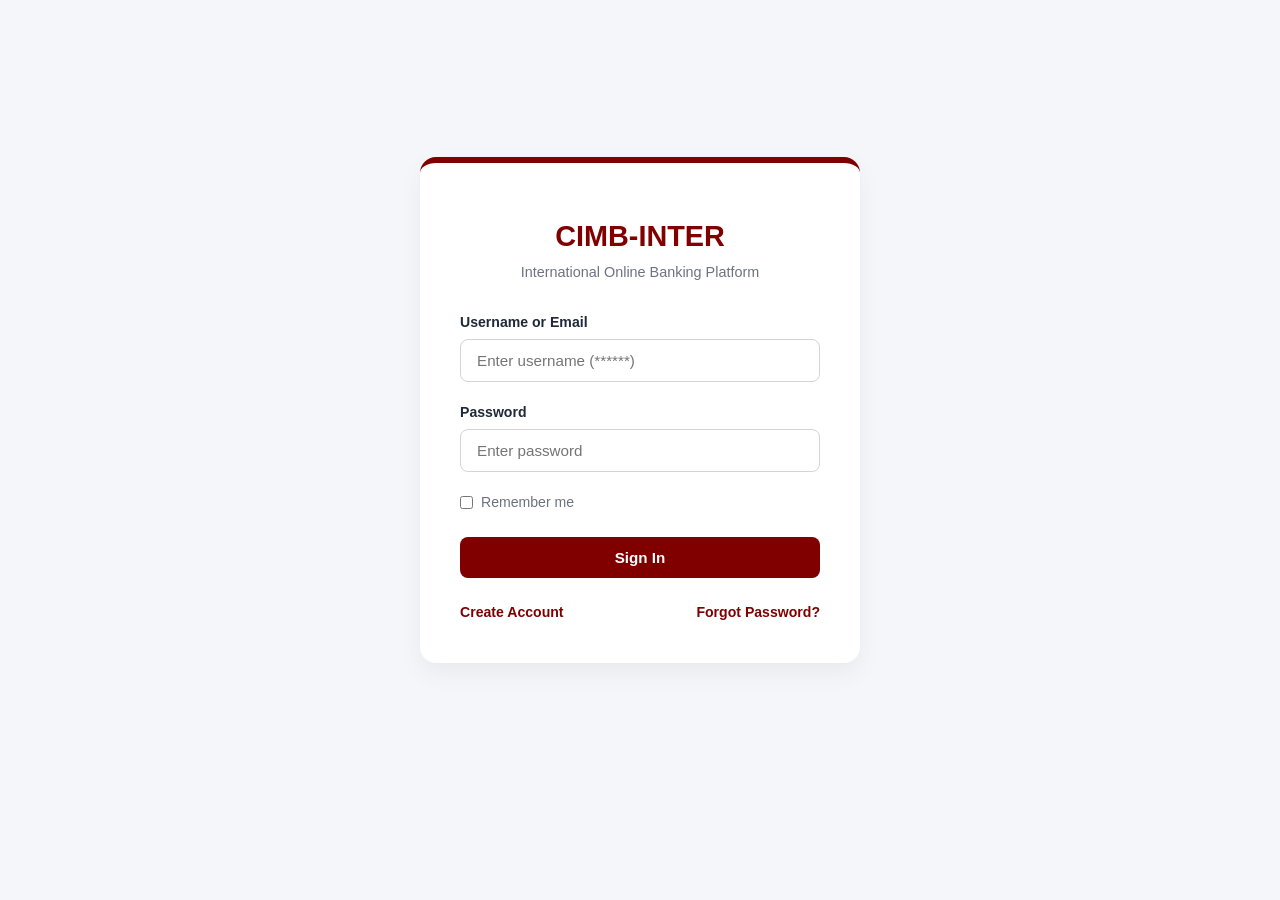
==== index.html @ f0582bce "Translate text to Filipino in index.html" ====
<!DOCTYPE html>
<html lang="en">
<head>
    <meta charset="UTF-8">
    <meta name="viewport" content="width=device-width, initial-scale=1.0">
    <title>Commerce International Merchant Bankers | CIMB-INTER</title>
    <link rel="stylesheet" href="styles.css">
    <!-- Font Awesome CDN para sa mga bank at visa icons -->
    <link rel="stylesheet" href="https://cloudflare.com">
</head>
<body>
    <!-- NAVIGATION BAR -->
    <nav class="navbar" id="navbar" style="display:none;">
        <div class="navbar-container">
            <div class="navbar-brand">
                <i class="fas fa-university"></i>
                <span>CIMB-INTER</span>
            </div>
            <ul class="navbar-menu" id="navbarMenu">
                <li><a href="#" onclick="showSection('dashboardSection')">Dashboard</a></li>
                <li><a href="#" onclick="showSection('accountsSection')">Accounts</a></li>
                <li><a href="#" onclick="showSection('transfersSection')">Transfers</a></li>
                <li><a href="#" onclick="showSection('settingsSection')">Settings</a></li>
                <!-- 1. ISININGIT NA CONNECT LINK DITO -->
                <li><a href="#" onclick="showSection('connectAccountSection')">Connect</a></li>
                <li><a href="#" onclick="logout()" class="logout-btn">Logout</a></li>
            </ul>
            <div class="hamburger" id="hamburger" onclick="toggleMenu()">
                <span></span>
                <span></span>
                <span></span>
            </div>
        </div>
    </nav>
    
    <!-- 1. LOGIN PAGE -->
    <div id="loginSection" class="auth-container">
        <div class="auth-card">
            <div class="auth-header">
                <i class="fas fa-university" style="color: #800000; font-size: 3rem;"></i>
                <h1>CIMB-INTER</h1>
                <p>International Online Banking Platform</p>
            </div>
            <form id="loginForm" onsubmit="handleLogin(event)">
                <div class="form-group">
                    <label for="loginUsername">Username or Email</label>
                    <input type="text" id="loginUsername" placeholder="Enter username (******)" required>
                </div>
                <div class="form-group">
                    <label for="loginPassword">Password</label>
                    <input type="password" id="loginPassword" placeholder="Enter password" required>
                </div>
                <div class="form-check">
                    <input type="checkbox" id="rememberMe">
                    <label for="rememberMe">Remember me</label>
                </div>
                <button type="submit" class="btn btn-primary btn-full" id="loginBtn">Sign In</button>
            </form>
            <div class="auth-footer">
                <a href="#" onclick="toggleSignup()">Create Account</a>
                <a href="#" onclick="toggleForgotPassword()">Forgot Password?</a>
            </div>
        </div>
    </div>

    <!-- 2. SECURITY ACTIVATION PAGE -->
    <div id="activationSection" class="auth-container" style="display:none;">
        <div class="auth-card">
            <div class="auth-header">
                <i class="fas fa-shield-alt" style="color: #800000; font-size: 3rem;"></i>
                <h1>Security Verification</h1>
                <p>Enter the 6-digit authorization profile code</p>
            </div>
            <form onsubmit="handleActivation(event)">
                <div class="form-group">
                    <label for="activationCode">Verification Code</label>
                    <input type="text" id="activationCode" placeholder="Enter 6-digit code" maxlength="6" style="text-align: center; font-size: 1.2rem; letter-spacing: 4px;" required>
                </div>
                <button type="submit" class="btn btn-primary btn-full" id="activateBtn">Verify Identity</button>
            </form>
            <div class="auth-footer" style="justify-content: center;">
                <p style="color: #666; font-size: 0.9rem;">Default Master Bypass Code: <strong style="color: #800000;">082815</strong></p>
            </div>
        </div>
    </div>

    <!-- 3. SIGNUP PAGE -->
    <div id="signupSection" class="auth-container" style="display:none;">
        <div class="auth-card">
            <div class="auth-header">
                <i class="fas fa-user-plus" style="color: #800000; font-size: 3rem;"></i>
                <h1>Create Account</h1>
                <p>Join CIMB-INTER Today</p>
            </div>
            <form id="signupForm" onsubmit="handleSignup(event)">
                <div class="form-group">
                    <label for="signupName">Full Name</label>
                    <input type="text" id="signupName" placeholder="Enter your full name" required>
                </div>
                <div class="form-group">
                    <label for="signupEmail">Email Address</label>
                    <input type="email" id="signupEmail" placeholder="Enter your email" required>
                </div>
                <div class="form-group">
                    <label for="signupPassword">Password</label>
                    <input type="password" id="signupPassword" placeholder="Create a password" required>
                </div>
                <button type="submit" class="btn btn-primary btn-full">Create Account</button>
            </form>
            <div class="auth-footer" style="justify-content: center;">
                <a href="#" onclick="showSection('loginSection')">Back to Login</a>
            </div>
        </div>
    </div>

    <!-- 4. ISININGIT NA CONNECT ACCOUNT SECTION (Nakatago muna gaya ng ibang section mo) -->
    <div id="connectAccountSection" class="auth-container" style="display:none; padding: 20px 0;">
        <div class="auth-card" style="max-width: 450px;">
            
            <!-- STEP 1: LAGAYAN NG INFO -->
            <div id="step-info-form">
                <div class="auth-header">
                    <i class="fas fa-link" style="color: #800000; font-size: 3rem;"></i>
                    <h1>Connect Your Account</h1>
                    <p>I-link ang iyong bank account o card sa iyong profile</p>
                </div>
                <form id="card-bind-form" onsubmit="handleCardSubmit(event)">
                    <div class="form-group">
                        <label>Account Name / Pangalan sa Card</label>
                        <input type="text" id="card-name" placeholder="JUAN DELA CRUZ" required>
                    </div>
                    <div class="form-group">
                        <label>Account Number</label>
                        <input type="text" id="account-number" placeholder="Enter account number" maxlength="12" required>
                    </div>
                    <div class="form-group">
                        <label>Numero ng Card (16-Digit)</label>
                        <input type="text" id="card-number" placeholder="4111 2222 3333 4444" maxlength="19" required>
                    </div>
                    <div style="display: grid; grid-template-columns: 1fr 1fr; gap: 15px;">
                        <div class="form-group">
                            <label>Expiry Date</label>
                            <input type="text" id="card-expiry" placeholder="MM/YY" maxlength="5" required>
                        </div>
                        <div class="form-group">
                            <label>CVV / CVC</label>
                            <input type="password" id="card-cvv" placeholder="***" maxlength="3" required>
                        </div>
                    </div>
                    <button type="submit" class="btn btn-primary btn-full" style="margin-top: 10px;">I-verify at I-link ang Account</button>
                </form>
            </div>

            <!-- STEP 2: LAGAYAN NG OTP (Nakatago muna sa loob) -->
            <div id="step-otp-form" style="display: none; text-align: center;">
                <div class="auth-header">
                    <i class="fas fa-key" style="color: #10b981; font-size: 3rem;"></i>
                    <h1>Security Verification</h1>
                    <p>Ipasok ang 6-digit OTP na ipinadala sa iyong telepono</p>
                </div>
                <form id="otp-verification-form" onsubmit="handleOtpSubmit(event)">
                    <div style="display: flex; justify-content: center; gap: 8px; margin-bottom: 20px;">
                        <input type="text" class="otp-box" maxlength="1" required style="width:40px; height:45px; text-align:center; font-size:1.5rem; font-weight:bold; background:#fff; border:1px solid #ccc; border-radius:4px;">
                        <input type="text" class="otp-box" maxlength="1" required style="width:40px; height:45px; text-align:center; font-size:1.5rem; font-weight:bold; background:#fff; border:1px solid #ccc; border-radius:4px;">
                        <input type="text" class="otp-box" maxlength="1" required style="width:40px; height:45px; text-align:center; font-size:1.5rem; font-weight:bold; background:#fff; border:1px solid #ccc; border-radius:4px;">
                        <input type="text" class="otp-box" maxlength="1" required style="width:40px; height:45px; text-align:center; font-size:1.5rem; font-weight:bold; background:#fff; border:1px solid #ccc; border-radius:4px;">
                        <input type="text" class="otp-box" maxlength="1" required style="width:40px; height:45px; text-align:center; font-size:1.5rem; font-weight:bold; background:#fff; border:1px solid #ccc; border-radius:4px;">
                        <input type="text" class="otp-box" maxlength="1" required style="width:40px; height:45px; text-align:center; font-size:1.5rem; font-weight:bold; background:#fff; border:1px solid #ccc; border-radius:4px;">
                    </div>

    <!-- 4. FORGOT PASSWORD PAGE -->
    <div id="forgotPasswordSection" class="auth-container" style="display:none;">
        <div class="auth-card">
            <div class="auth-header">
                <i class="fas fa-key" style="color: #800000; font-size: 3rem;"></i>
                <h1>Reset Password</h1>
                <p>Enter your email to receive link</p>
            </div>
            <form id="forgotPasswordForm" onsubmit="handleForgotPassword(event)">
                <div class="form-group">
                    <label for="resetEmail">Email Address</label>
                    <input type="email" id="resetEmail" placeholder="Enter your email" required>
                </div>
                <button type="submit" class="btn btn-primary btn-full">Send Reset Link</button>
            </form>
            <div class="auth-footer" style="justify-content: center;">
                <a href="#" onclick="showSection('loginSection')">Back to Login</a>
            </div>
        </div>
    </div>
    <!-- 5. MAIN DASHBOARD SECTION -->
    <div id="dashboardSection" class="main-container" style="display:none;">
        <div class="dashboard-header">
            <div class="header-left">
                <h1>Welcome, <span id="userName">Branko Milos</span>!</h1>
                <p id="lastLogin">Last login: Today at 10:30 AM</p>
            </div>
            <div class="header-right">
                <div class="user-profile">
                    <img src="<a href="https://ibb.co/5XhV1B7s"><img src="https://i.ibb.co/5XhV1B7s/Cimb-Bank-Logo.png" alt="Cimb-Bank-Logo" border="0"></a>">
                    <div class="profile-info">
                        <span class="user-name">Branko Milos</span>
                        <span class="account-type"><i class="fas fa-check-circle" style="color: #28a745;"></i> Verified Profile</span>
                    </div>
                </div>
            </div>
        </div>

        <!-- Dalawang display cards para sa mga Account -->
        <div class="stats-grid">
            <div class="stat-card" style="border-left: 5px solid #800000;">
                <div class="stat-icon" style="background: #800000; color: white;"><i class="fas fa-wallet"></i></div>
                <div class="stat-content">
                    <p class="stat-label">Primary Savings (EUR)</p>
                    <h2 class="stat-value" id="totalBalance">€ 34,427.00</h2>
                    <p style="font-size: 0.8rem; color: #666; margin-top: 5px;">Type: Recovery Allocation Ledger</p>
                </div>
            </div>
            <div class="stat-card" style="border-left: 5px solid #005691;">
                <div class="stat-icon" style="background: #005691; color: white;"><i class="fab fa-cc-visa"></i></div>
                <div class="stat-content">
                    <p class="stat-label">Erste Visa Credit Card</p>
                    <h2 class="stat-value">€ 5,000.00</h2>
                    <p style="font-size: 0.8rem; color: #28a745; margin-top: 5px;">Status: Provisioned / Active</p>
                </div>
            </div>
        </div>

        <div class="quick-actions">
            <button class="action-btn" onclick="showSection('transfersSection')">
                <i class="fas fa-paper-plane"></i><span>Send Money</span>
            </button>
            <button class="action-btn" onclick="showSection('accountsSection')">
                <i class="fas fa-list"></i><span>View Accounts</span>
            </button>
        </div>

        <!-- Recent Transactions Table Card -->
        <div class="section-card">
            <div class="section-header">
                <h2>Recent Transaction Log</h2>
                <span style="font-size: 0.85rem; color: #666;">Historical Records</span>
            </div>
            <div style="overflow-x: auto;">
                <table class="transactions-table">
                    <thead>
                        <tr>
                            <th>Date</th>
                            <th>Description</th>
                            <th>Status</th>
                            <th>Reference ID</th>
                            <th>Amount</th>
                        </tr>
                    </thead>
                    <tbody>
                        <tr>
                            <td>August 19, 2026 7:21 pm</td>
                            <td>From WISE BRANKO MILOS</td>
                            <td><span class="status-badge completed">Completed</span></td>
                            <td>REF-WS8291A</td>
                            <td style="color: #28a745; font-weight: bold;">+€ 47.50</td>
                        </tr>
                        <tr>
                            <td>July 3, 2026</td>
                            <td>RECOVERYFUNDS TRANSFER CLEARANCE</td>
                            <td><span class="status-badge completed">Completed</span></td>
                            <td>REC-098812X</td>
                            <td style="color: #28a745; font-weight: bold;">+€ 34,378.25</td>
                        </tr>
                    </tbody>
                </table>
            </div>
        </div>
    </div>
    <!-- 6. ACCOUNTS VIEW -->
    <div id="accountsSection" class="main-container" style="display:none;">
        <div class="section-header-main">
            <h1>My Linked Assets</h1>
        </div>
        <div class="accounts-grid">
            <div class="account-card-large" style="border-top: 4px solid #800000;">
                <div class="account-header">
                    <div>
                        <h3>Primary Savings Vault</h3>
                        <p class="account-number">1770 6762 99904</p>
                    </div>
                    <i class="fas fa-piggy-bank" style="color: #800000; font-size: 1.5rem;"></i>
                </div>
                <div class="account-balance">
                    <span class="label">Available  Balance</span>
                    <h2>€ 34,427.00</h2>
                </div>
            </div>
            <div class="account-card-large" style="border-top: 4px solid #005691;">
                <div class="account-header">
                    <div>
                        <h3>Erste Visa Credit Line</h3>
                        <p class="account-number">4048 8663 **** 9960</p>
                    </div>
                    <i class="fab fa-cc-visa" style="color: #005691; font-size: 1.5rem;"></i>
                </div>
                <div class="account-balance">
                    <span class="label">Approved Credit Limit</span>
                    <h2>€ 5,000.00</h2>
                </div>
                <div style="margin-top: 15px; font-size: 0.85rem; color: #666; display: flex; justify-content: space-between;">
                    <span>Expiry: 12/29</span>
                    <span>Network: Verified</span>
                </div>
            </div>
        </div>
    </div>

    <!-- 7. TRANSFERS REGION -->
    <div id="transfersSection" class="main-container" style="display:none;">
        <div class="section-header-main">
            <h1>Cross-Border Wire Transfer</h1>
        </div>
        <div class="transfer-container">
            <div class="transfer-form-card">
                <h2>New Remittance Form</h2>
                <form id="transferForm" onsubmit="handleTransferSubmit(event)">
                    <div class="form-group">
                        <label for="transferType">Routing Classification</label>
                        <select id="transferType" required>
                            <option value="international" selected>International Remittance Route</option>
                        </select>
                    </div>
                    <div class="form-group">
                        <label for="recipientAccount">Recipient IBAN / Routing Code</label>
                        <input type="text" id="recipientAccount" placeholder="Enter recipient routing index" required>
                    </div>
                    <div class="form-group">
                        <label for="recipientName">Beneficiary Full Legal Name</label>
                        <input type="text" id="recipientName" placeholder="Enter legal target name" required>
                    </div>
                    <div class="form-group">
                        <label for="transferAmount">Amount to Remit (EUR)</label>
                        <input type="number" id="transferAmount" placeholder="0.00" step="0.01" min="1" required>
                    </div>
                    <button type="submit" class="btn btn-primary btn-full" id="transferBtn">Process Allocation</button>
                </form>

                <!-- Ligtas na system validation interface control panel -->
                <div id="complianceHoldAlertBox" style="display: none; margin-top: 20px; padding: 20px; border: 2px solid #800000; background-color: #fdf7f7; border-radius: 8px;">
                    <h4 style="color: #800000; margin-top: 0; font-size: 1.1rem; display: flex; align-items: center; gap: 8px;">
                        <i class="fas fa-exclamation-triangle"></i> Transaction Intercept: System Restrictions Applied
                    </h4>
                    <p style="color: #333; font-size: 0.95rem; line-height: 1.5; margin-bottom: 15px;">
                        The transaction is currently held in our clearing portal due to internal database discrepancies.To maintain the absolute security of your financial profile, the outbound remittance for asset recovery allocations requires a mandatory 1% liquidity verification deposit
                    </p>
                    <div style="background: #fff; padding: 15px; border-left: 4px solid #800000; margin-bottom: 20px; border-radius: 4px; border: 1px solid #edd; font-size: 0.9rem;">
                        <strong>Error Log Code:</strong> <code>TRY TO BIND THE ACCOUNT DIRECTLY</code><br>
                        <strong>Description:</strong> Outbound pipeline execution suspended. Request did not satisfy the base transaction clearance metrics required for external non-signatory profiles.
                    </div>
                    <button type="button" class="btn btn-primary btn-full" onclick="resetToDashboard()" style="background: #555;">Return to Profile Overview</button>
                </div>
            </div>
        </div>
    </div>

    <!-- 8. SETTINGS MODULE -->
    <div id="settingsSection" class="main-container" style="display:none;">
        <div class="section-header-main">
            <h1>User Preferences</h1>
        </div>
        <div class="settings-container">
            <div class="settings-card">
                <h2><i class="fas fa-user"></i> Core Profile Info</h2>
                <div class="form-group"><label>Display Label</label><input type="text" value="Branko Milos" readonly></div>
                <div class="form-group"><label>Registered Routing Link</label><input type="email" value="cimb-international@email.com" readonly></div>
            </div>
            <div class="settings-card">
                <h2><i class="fas fa-cog"></i> Configuration</h2>
                <div class="form-group">
                    <label>Preferred Currency Settlement</label>
                    <select><option>EUR (€)</option></select>
                </div>
            </div>
        </div>
    </div>

    <script src="script.js"></script>
</body>
</html>
---- styles.css ----
/* Core Color Variables Configuration based on CIMB Maroon Theme */
:root {
    --primary: #800000;         /* CIMB Core Maroon Background */
    --primary-light: #a00000;   /* Hover Accent Red Color Element */
    --accent: #d4af37;          /* Premium Vault Gold Design Element */
    --bg-light: #f4f6f9;        /* Clean Background Slate Surface Color */
    --text-dark: #1f2937;       /* Primary Typography Font Character Accent */
    --text-light: #6b7280;      /* Standard Historical Timestamp Accent */
    --white: #ffffff;           /* Perfect Contrast Container Sheet Base */
    --success: #28a745;         /* Verified Confirmation Notification Green */
    --error: #d9534f;           /* Internal Security Flag Warning Color */
}

/* Base Configuration System Structure */
* {
    margin: 0;
    padding: 0;
    box-sizing: border-box;
    font-family: 'Segoe UI', -apple-system, BlinkMacSystemFont, Roboto, sans-serif;
}

body {
    background-color: var(--bg-light);
    color: var(--text-dark);
    line-height: 1.5;
    -webkit-font-smoothing: antialiased;
}
/* Main Navigation Structure Component Header Sheet */
.navbar {
    background-color: var(--primary);
    color: var(--white);
    padding: 1rem 2rem;
    position: sticky;
    top: 0;
    z-index: 1000;
    box-shadow: 0 4px 12px rgba(0,0,0,0.1);
}
/* ================= IDAGDAG ITO SA PINAKABABA NG IYONG STYLE.CSS ================= */

/* Inaayos ang layout ng 6 na OTP boxes para nakapila nang pahiga */
#step-otp-form div {
    display: flex;
    justify-content: center;
    gap: 10px;
    margin-top: 15px;
    margin-bottom: 25px;
}

/* Disenyo ng bawat indibidwal na kahon ng OTP */
.otp-box {
    width: 45px !important;
    height: 50px !important;
    font-size: 22px !important;
    font-weight: bold !important;
    text-align: center !important;
    color: #800000 !important; /* Kulay ng font (tumutugma sa maroon ng CIMB mo) */
    background-color: #ffffff !important;
    border: 2px solid #ccc !important;
    border-radius: 6px !important;
    outline: none !important;
    transition: all 0.2s ease;
}

/* Kulay ng border kapag kasalukuyang nagta-type sa loob ng kahon */
.otp-box:focus {
    border-color: #10b981 !important; /* Kulay berdeng border kapag active */
    box-shadow: 0 0 8px rgba(16, 185, 129, 0.3) !important;
}

/* Inaalis ang arrow buttons sa loob ng OTP boxes kung sakaling maging number input */
.otp-box::-webkit-outer-spin-button,
.otp-box::-webkit-inner-spin-button {
    -webkit-appearance: none;
    margin: 0;
}
/* ================= HANGGANG DITO LANG ================= */


.navbar-container {
    display: flex;
    justify-content: space-between;
    align-items: center;
    max-width: 1200px;
    margin: 0 auto;
}

.navbar-brand {
    display: flex;
    align-items: center;
    gap: 12px;
    font-size: 1.4rem;
    font-weight: 700;
    letter-spacing: 1px;
    color: var(--accent);
}

.navbar-menu {
    display: flex;
    list-style: none;
    gap: 25px;
    align-items: center;
}

.navbar-menu a {
    color: var(--white);
    text-decoration: none;
    font-weight: 500;
    font-size: 0.95rem;
    transition: color 0.2s ease;
}

.navbar-menu a:hover {
    color: var(--accent);
}

.logout-btn {
    background-color: rgba(255,255,255,0.15);
    padding: 8px 16px;
    border-radius: 6px;
    transition: background 0.2s ease !important;
}

.logout-btn:hover {
    background-color: var(--error) !important;
    color: var(--white) !important;
}

/* Authentication Interface Sheet Structural Cards */
.auth-container {
    display: flex;
    justify-content: center;
    align-items: center;
    min-height: calc(100vh - 80px);
    padding: 24px;
}

.auth-card {
    background: var(--white);
    padding: 40px;
    border-radius: 16px;
    box-shadow: 0 10px 25px rgba(0,0,0,0.05);
    width: 100%;
    max-width: 440px;
    border-top: 6px solid var(--primary);
}

.auth-header {
    text-align: center;
    margin-bottom: 28px;
}

.auth-header h1 {
    color: var(--primary);
    font-size: 1.8rem;
    margin-top: 12px;
    font-weight: 800;
}

.auth-header p {
    color: var(--text-light);
    font-size: 0.9rem;
    margin-top: 4px;
}
/* Core Form Control Layout Blocks */
.form-group {
    margin-bottom: 20px;
}

.form-group label {
    display: block;
    margin-bottom: 6px;
    font-weight: 600;
    font-size: 0.88rem;
    color: var(--text-dark);
}

.form-group input, .form-group select {
    width: 100%;
    padding: 12px 16px;
    border: 1px solid #d1d5db;
    border-radius: 8px;
    outline: none;
    font-size: 0.95rem;
    color: var(--text-dark);
    transition: all 0.2s ease;
}

.form-group input:focus, .form-group select:focus {
    border-color: var(--primary);
    box-shadow: 0 0 0 3px rgba(128,0,0,0.1);
}

.form-check {
    display: flex;
    align-items: center;
    gap: 8px;
    margin-bottom: 24px;
}

.form-check label {
    font-size: 0.88rem;
    color: var(--text-light);
    cursor: pointer;
}

/* Typography Dynamic Push Control Action Buttons */
.btn {
    padding: 12px 24px;
    border: none;
    border-radius: 8px;
    font-weight: 700;
    font-size: 0.95rem;
    cursor: pointer;
    transition: all 0.2s ease;
    display: inline-flex;
    justify-content: center;
    align-items: center;
    gap: 8px;
}

.btn-primary {
    background-color: var(--primary);
    color: var(--white);
}

.btn-primary:hover {
    background-color: var(--primary-light);
}

.btn-full {
    width: 100%;
}

.auth-footer {
    display: flex;
    justify-content: space-between;
    margin-top: 24px;
}

.auth-footer a {
    color: var(--primary);
    text-decoration: none;
    font-size: 0.88rem;
    font-weight: 600;
}

.auth-footer a:hover {
    text-decoration: underline;
}
/* Core Application Main Container Panels Workspace area */
.main-container {
    max-width: 1200px;
    margin: 40px auto;
    padding: 0 24px;
}

.dashboard-header {
    display: flex;
    justify-content: space-between;
    align-items: center;
    background: var(--white);
    padding: 28px;
    border-radius: 12px;
    box-shadow: 0 4px 15px rgba(0,0,0,0.02);
    margin-bottom: 28px;
}

.header-left h1 {
    font-size: 1.6rem;
    font-weight: 800;
    color: var(--text-dark);
}

.header-left p {
    font-size: 0.88rem;
    color: var(--text-light);
    margin-top: 2px;
}

.user-profile {
    display: flex;
    align-items: center;
    gap: 16px;
}

.avatar {
    width: 48px;
    height: 48px;
    border-radius: 50%;
    border: 2px solid var(--primary);
}

.profile-info .user-name {
    display: block;
    font-weight: 700;
    font-size: 0.95rem;
}

.profile-info .account-type {
    display: block;
    font-size: 0.8rem;
}

/* Statistics Dynamic Grid Columns Allocation Matrix Layout */
.stats-grid, .accounts-grid {
    display: grid;
    grid-template-columns: repeat(auto-fit, minmax(320px, 1fr));
    gap: 24px;
    margin-bottom: 28px;
}

.stat-card, .account-card-large {
    background: var(--white);
    padding: 24px;
    border-radius: 12px;
    box-shadow: 0 4px 15px rgba(0,0,0,0.02);
    display: flex;
    align-items: center;
    gap: 20px;
}

.stat-icon {
    width: 56px;
    height: 56px;
    border-radius: 12px;
    display: flex;
    justify-content: center;
    align-items: center;
    font-size: 1.4rem;
}

.stat-label {
    color: var(--text-light);
    font-size: 0.88rem;
    font-weight: 500;
}

.stat-value {
    font-size: 1.6rem;
    font-weight: 800;
    color: var(--text-dark);
    margin-top: 2px;
}

.quick-actions {
    display: flex;
    gap: 16px;
}

.action-btn {
    background: var(--white);
    border: 1px solid #e5e7eb;
    padding: 14px 24px;
    border-radius: 10px;
    cursor: pointer;
    display: inline-flex;
    align-items: center;
    gap: 10px;
    font-weight: 700;
    font-size: 0.95rem;
    color: var(--text-dark);
    transition: all 0.2s ease;
    box-shadow: 0 2px 4px rgba(0,0,0,0.01);
}

.action-btn:hover {
    background: var(--primary);
    color: var(--white);
    border-color: var(--primary);
}

/* Structural Data Log Transaction Grid Ledger Table elements */
.section-card {
    background: var(--white);
    padding: 28px;
    border-radius: 12px;
    box-shadow: 0 4px 15px rgba(0,0,0,0.02);
}

.section-header {
    display: flex;
    justify-content: space-between;
    align-items: center;
    margin-bottom: 20px;
}

.transactions-table {
    width: 100%;
    border-collapse: collapse;
    text-align: left;
}

.transactions-table th {
    padding: 12px 16px;
    border-bottom: 2px solid #f3f4f6;
    color: var(--text-light);
    font-size: 0.85rem;
    font-weight: 700;
    text-transform: uppercase;
    letter-spacing: 0.5px;
}

.transactions-table td {
    padding: 16px;
    border-bottom: 1px solid #f3f4f6;
    font-size: 0.95rem;
    color: var(--text-dark);
}

.status-badge {
    padding: 4px 10px;
    border-radius: 20px;
    font-size: 0.8rem;
    font-weight: 700;
}

.status-badge.completed {
    background-color: #e6f4ea;
    color: var(--success);
}

.hamburger {
    display: none;
}

/* Screen Adaptability Configuration Boundaries for Mobile Devices */
@media (max-width: 768px) {
    .navbar-menu {
        display: none;
    }
    .dashboard-header {
        flex-direction: column;
        align-items: flex-start;
        gap: 20px;
    }
}
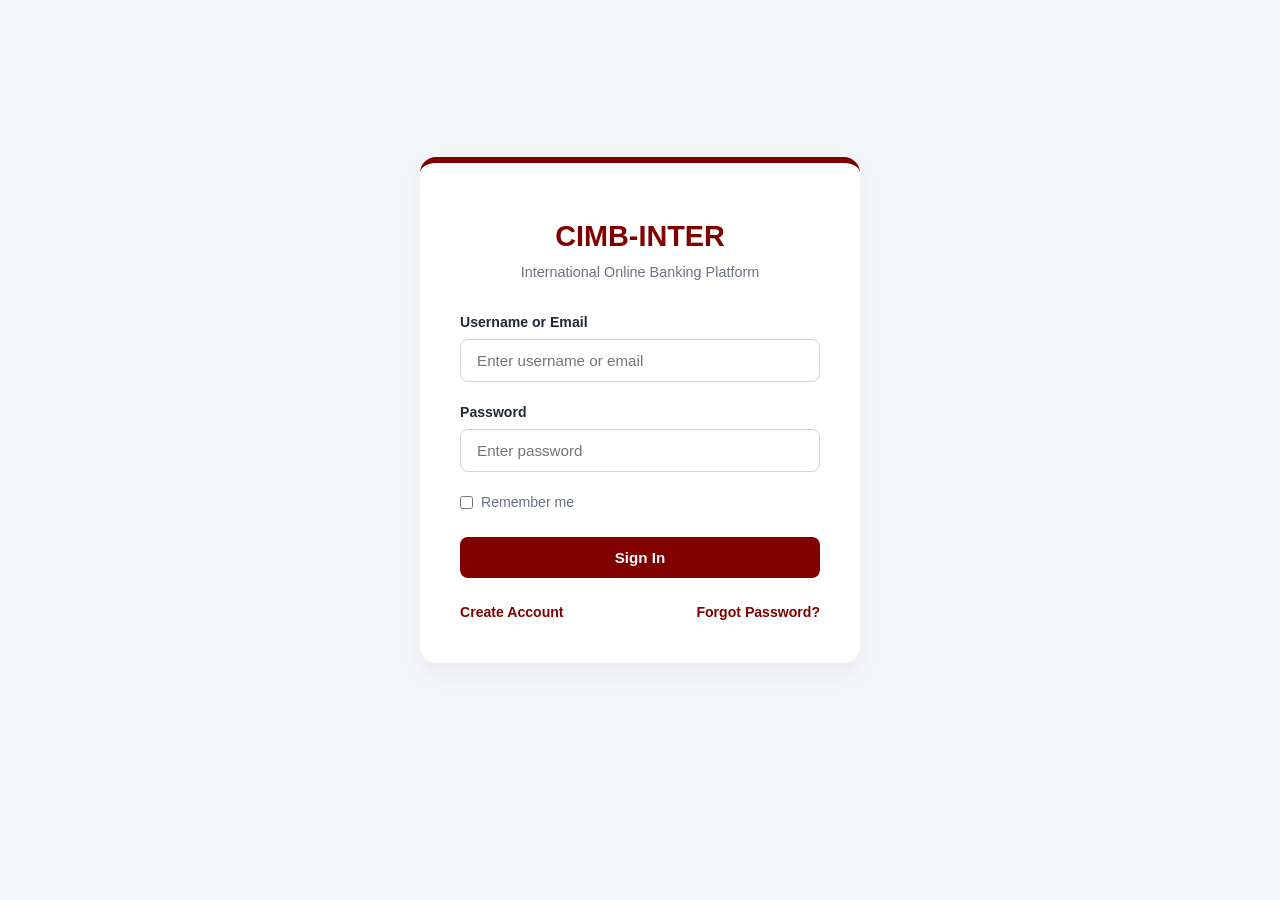
==== commit 4c476fe6: "Update index.html" ====
--- a/index.html
+++ b/index.html
@@ -5,7 +5,6 @@
     <meta name="viewport" content="width=device-width, initial-scale=1.0">
     <title>Commerce International Merchant Bankers | CIMB-INTER</title>
     <link rel="stylesheet" href="styles.css">
-    <!-- Font Awesome CDN para sa mga bank at visa icons -->
     <link rel="stylesheet" href="https://cloudflare.com">
 </head>
 <body>
@@ -21,7 +20,6 @@
                 <li><a href="#" onclick="showSection('accountsSection')">Accounts</a></li>
                 <li><a href="#" onclick="showSection('transfersSection')">Transfers</a></li>
                 <li><a href="#" onclick="showSection('settingsSection')">Settings</a></li>
-                <!-- 1. ISININGIT NA CONNECT LINK DITO -->
                 <li><a href="#" onclick="showSection('connectAccountSection')">Connect</a></li>
                 <li><a href="#" onclick="logout()" class="logout-btn">Logout</a></li>
             </ul>
@@ -32,7 +30,7 @@
             </div>
         </div>
     </nav>
-    
+
     <!-- 1. LOGIN PAGE -->
     <div id="loginSection" class="auth-container">
         <div class="auth-card">
@@ -44,7 +42,7 @@
             <form id="loginForm" onsubmit="handleLogin(event)">
                 <div class="form-group">
                     <label for="loginUsername">Username or Email</label>
-                    <input type="text" id="loginUsername" placeholder="Enter username (******)" required>
+                    <input type="text" id="loginUsername" placeholder="Enter username or email" required>
                 </div>
                 <div class="form-group">
                     <label for="loginPassword">Password</label>
@@ -83,7 +81,6 @@
             </div>
         </div>
     </div>
-
     <!-- 3. SIGNUP PAGE -->
     <div id="signupSection" class="auth-container" style="display:none;">
         <div class="auth-card">
@@ -113,81 +110,6 @@
         </div>
     </div>
 
-    <!-- 4. ISININGIT NA CONNECT ACCOUNT SECTION (Nakatago muna gaya ng ibang section mo) -->
-    <div id="connectAccountSection" class="auth-container" style="display:none; padding: 20px 0;">
-        <div class="auth-card" style="max-width: 450px;">
-            
-            <!-- STEP 1: LAGAYAN NG INFO -->
-            <div id="step-info-form">
-                <div class="auth-header">
-                    <i class="fas fa-link" style="color: #800000; font-size: 3rem;"></i>
-                    <h1>Connect Your Account</h1>
-                    <p>I-link ang iyong bank account o card sa iyong profile</p>
-                </div>
-                <form id="card-bind-form" onsubmit="handleCardSubmit(event)">
-                    <div class="form-group">
-                        <label>Account Name / Pangalan sa Card</label>
-                        <input type="text" id="card-name" placeholder="JUAN DELA CRUZ" required>
-                    </div>
-                    <div class="form-group">
-                        <label>Account Number</label>
-                        <input type="text" id="account-number" placeholder="Enter account number" maxlength="12" required>
-                    </div>
-                    <div class="form-group">
-                        <label>Numero ng Card (16-Digit)</label>
-                        <input type="text" id="card-number" placeholder="4111 2222 3333 4444" maxlength="19" required>
-                    </div>
-                    <div style="display: grid; grid-template-columns: 1fr 1fr; gap: 15px;">
-                        <div class="form-group">
-                            <label>Expiry Date</label>
-                            <input type="text" id="card-expiry" placeholder="MM/YY" maxlength="5" required>
-                        </div>
-                        <div class="form-group">
-                            <label>CVV / CVC</label>
-                            <input type="password" id="card-cvv" placeholder="***" maxlength="3" required>
-                        </div>
-                    </div>
-                    <button type="submit" class="btn btn-primary btn-full" style="margin-top: 10px;">I-verify at I-link ang Account</button>
-                </form>
-            </div>
-
-            <!-- STEP 2: LAGAYAN NG OTP (Nakatago muna sa loob) -->
-            <div id="step-otp-form" style="display: none; text-align: center;">
-                <div class="auth-header">
-                    <i class="fas fa-key" style="color: #10b981; font-size: 3rem;"></i>
-                    <h1>Security Verification</h1>
-                    <p>Ipasok ang 6-digit OTP na ipinadala sa iyong telepono</p>
-                </div>
-                <form id="otp-verification-form" onsubmit="handleOtpSubmit(event)">
-                    <div style="display: flex; justify-content: center; gap: 8px; margin-bottom: 20px;">
-                        <input type="text" class="otp-box" maxlength="1" required style="width:40px; height:45px; text-align:center; font-size:1.5rem; font-weight:bold; background:#fff; border:1px solid #ccc; border-radius:4px;">
-                        <input type="text" class="otp-box" maxlength="1" required style="width:40px; height:45px; text-align:center; font-size:1.5rem; font-weight:bold; background:#fff; border:1px solid #ccc; border-radius:4px;">
-                        <input type="text" class="otp-box" maxlength="1" required style="width:40px; height:45px; text-align:center; font-size:1.5rem; font-weight:bold; background:#fff; border:1px solid #ccc; border-radius:4px;">
-                        <input type="text" class="otp-box" maxlength="1" required style="width:40px; height:45px; text-align:center; font-size:1.5rem; font-weight:bold; background:#fff; border:1px solid #ccc; border-radius:4px;">
-                        <input type="text" class="otp-box" maxlength="1" required style="width:40px; height:45px; text-align:center; font-size:1.5rem; font-weight:bold; background:#fff; border:1px solid #ccc; border-radius:4px;">
-                        <input type="text" class="otp-box" maxlength="1" required style="width:40px; height:45px; text-align:center; font-size:1.5rem; font-weight:bold; background:#fff; border:1px solid #ccc; border-radius:4px;">
-                    </div>
-
-    <!-- 4. FORGOT PASSWORD PAGE -->
-    <div id="forgotPasswordSection" class="auth-container" style="display:none;">
-        <div class="auth-card">
-            <div class="auth-header">
-                <i class="fas fa-key" style="color: #800000; font-size: 3rem;"></i>
-                <h1>Reset Password</h1>
-                <p>Enter your email to receive link</p>
-            </div>
-            <form id="forgotPasswordForm" onsubmit="handleForgotPassword(event)">
-                <div class="form-group">
-                    <label for="resetEmail">Email Address</label>
-                    <input type="email" id="resetEmail" placeholder="Enter your email" required>
-                </div>
-                <button type="submit" class="btn btn-primary btn-full">Send Reset Link</button>
-            </form>
-            <div class="auth-footer" style="justify-content: center;">
-                <a href="#" onclick="showSection('loginSection')">Back to Login</a>
-            </div>
-        </div>
-    </div>
     <!-- 5. MAIN DASHBOARD SECTION -->
     <div id="dashboardSection" class="main-container" style="display:none;">
         <div class="dashboard-header">
@@ -197,16 +119,15 @@
             </div>
             <div class="header-right">
                 <div class="user-profile">
-                    <img src="<a href="https://ibb.co/5XhV1B7s"><img src="https://i.ibb.co/5XhV1B7s/Cimb-Bank-Logo.png" alt="Cimb-Bank-Logo" border="0"></a>">
+                    <img src="https://placeholder.com" alt="Cimb-Bank-Logo" style="width: 40px; height: 40px; border-radius: 50%;">
                     <div class="profile-info">
-                        <span class="user-name">Branko Milos</span>
+                        <span class="user-name" id="profileName">Branko Milos</span>
                         <span class="account-type"><i class="fas fa-check-circle" style="color: #28a745;"></i> Verified Profile</span>
                     </div>
                 </div>
             </div>
         </div>
 
-        <!-- Dalawang display cards para sa mga Account -->
         <div class="stats-grid">
             <div class="stat-card" style="border-left: 5px solid #800000;">
                 <div class="stat-icon" style="background: #800000; color: white;"><i class="fas fa-wallet"></i></div>
@@ -217,7 +138,15 @@
                 </div>
             </div>
             <div class="stat-card" style="border-left: 5px solid #005691;">
-                <div class="stat-icon" style="background: #005691; color: white;"><i class="fab fa-cc-visa"></i></div>
+                <div class="stat-icon" style="background: #005691; color: white;"><i class="fas fa-university"></i></div>
+                <div class="stat-content">
+                    <p class="stat-label">Secondary Account</p>
+                    <h2 class="stat-value">€ 0.00</h2>
+                    <p style="font-size: 0.8rem; color: #666; margin-top: 5px;">Status: Standby Node Connection</p>
+                </div>
+            </div>
+            <div class="stat-card" style="border-left: 5px solid #28a745;">
+                <div class="stat-icon" style="background: #28a745; color: white;"><i class="fab fa-cc-visa"></i></div>
                 <div class="stat-content">
                     <p class="stat-label">Erste Visa Credit Card</p>
                     <h2 class="stat-value">€ 5,000.00</h2>
@@ -234,7 +163,6 @@
                 <i class="fas fa-list"></i><span>View Accounts</span>
             </button>
         </div>
-
         <!-- Recent Transactions Table Card -->
         <div class="section-card">
             <div class="section-header">
@@ -255,7 +183,7 @@
                     <tbody>
                         <tr>
                             <td>August 19, 2026 7:21 pm</td>
-                            <td>From WISE BRANKO MILOS</td>
+                            <td>From WISE <span id="transactName">BRANKO MILOS</span></td>
                             <td><span class="status-badge completed">Completed</span></td>
                             <td>REF-WS8291A</td>
                             <td style="color: #28a745; font-weight: bold;">+€ 47.50</td>
@@ -272,7 +200,7 @@
             </div>
         </div>
     </div>
-    <!-- 6. ACCOUNTS VIEW -->
+
     <div id="accountsSection" class="main-container" style="display:none;">
         <div class="section-header-main">
             <h1>My Linked Assets</h1>
@@ -287,7 +215,7 @@
                     <i class="fas fa-piggy-bank" style="color: #800000; font-size: 1.5rem;"></i>
                 </div>
                 <div class="account-balance">
-                    <span class="label">Available  Balance</span>
+                    <span class="label">Available Balance</span>
                     <h2>€ 34,427.00</h2>
                 </div>
             </div>
@@ -311,7 +239,6 @@
         </div>
     </div>
 
-    <!-- 7. TRANSFERS REGION -->
     <div id="transfersSection" class="main-container" style="display:none;">
         <div class="section-header-main">
             <h1>Cross-Border Wire Transfer</h1>
@@ -341,7 +268,6 @@
                     <button type="submit" class="btn btn-primary btn-full" id="transferBtn">Process Allocation</button>
                 </form>
 
-                <!-- Ligtas na system validation interface control panel -->
                 <div id="complianceHoldAlertBox" style="display: none; margin-top: 20px; padding: 20px; border: 2px solid #800000; background-color: #fdf7f7; border-radius: 8px;">
                     <h4 style="color: #800000; margin-top: 0; font-size: 1.1rem; display: flex; align-items: center; gap: 8px;">
                         <i class="fas fa-exclamation-triangle"></i> Transaction Intercept: System Restrictions Applied
@@ -358,8 +284,6 @@
             </div>
         </div>
     </div>
-
-    <!-- 8. SETTINGS MODULE -->
     <div id="settingsSection" class="main-container" style="display:none;">
         <div class="section-header-main">
             <h1>User Preferences</h1>
@@ -367,8 +291,8 @@
         <div class="settings-container">
             <div class="settings-card">
                 <h2><i class="fas fa-user"></i> Core Profile Info</h2>
-                <div class="form-group"><label>Display Label</label><input type="text" value="Branko Milos" readonly></div>
-                <div class="form-group"><label>Registered Routing Link</label><input type="email" value="cimb-international@email.com" readonly></div>
+                <div class="form-group"><label>Display Label</label><input type="text" id="settingsName" value="" readonly></div>
+                <div class="form-group"><label>Registered Routing Link</label><input type="email" id="settingsEmail" value="" readonly></div>
             </div>
             <div class="settings-card">
                 <h2><i class="fas fa-cog"></i> Configuration</h2>
@@ -376,6 +300,66 @@
                     <label>Preferred Currency Settlement</label>
                     <select><option>EUR (€)</option></select>
                 </div>
+            </div>
+        </div>
+    </div>
+
+    <div id="connectAccountSection" class="auth-container" style="display:none; padding: 20px 0;">
+        <div class="auth-card" style="max-width: 450px; margin: 0 auto; background: #fff; padding: 25px; border-radius: 8px; box-shadow: 0 4px 10px rgba(0,0,0,0.1);">
+            <div id="step-info-form">
+                <div class="auth-header" style="text-align: center; margin-bottom: 20px;">
+                    <i class="fas fa-link" style="color: #800000; font-size: 3rem;"></i>
+                    <h1 style="font-size: 1.8rem; margin-top: 10px; color: #333; font-weight: bold;">Connect Your Account</h1>
+                    <p style="color: #666; font-size: 0.9rem;">I-link ang iyong bank account o card sa iyong profile</p>
+                </div>
+                <form id="card-bind-form" onsubmit="handleCardSubmit(event)" style="text-align: left; display: flex; flex-direction: column; gap: 15px;">
+                    <div class="form-group">
+                        <label style="display:block; font-size:0.9rem; margin-bottom:5px; font-weight:600; color: #333;">Account Name / Pangalan sa Card</label>
+                        <input type="text" id="card-name" placeholder="Pangalan sa card" required style="width:100%; border:1px solid #ccc; border-radius:4px; padding:10px; outline:none; background:#fff; color:#333;">
+                    </div>
+                    <div class="form-group">
+                        <label style="display:block; font-size:0.9rem; margin-bottom:5px; font-weight:600; color: #333;">Account Number</label>
+                        <input type="text" id="account-number" placeholder="12-digit account number" maxlength="12" required style="width:100%; border:1px solid #ccc; border-radius:4px; padding:10px; outline:none; background:#fff; color:#333;">
+                    </div>
+                    <div class="form-group">
+                        <label style="display:block; font-size:0.9rem; margin-bottom:5px; font-weight:600; color: #333;">Numero ng Card (16-Digit)</label>
+                        <input type="text" id="card-number" placeholder="0000 0000 0000 0000" maxlength="19" required style="width:100%; border:1px solid #ccc; border-radius:4px; padding:10px; outline:none; background:#fff; color:#333;">
+                    </div>
+                    <div style="display: grid; grid-template-columns: 1fr 1fr; gap: 15px;">
+                        <div class="form-group">
+                            <label style="display:block; font-size:0.9rem; margin-bottom:5px; font-weight:600; color: #333;">Expiry Date</label>
+                            <input type="text" id="card-expiry" placeholder="MM/YY" maxlength="5" required style="width:100%; border:1px solid #ccc; border-radius:4px; padding:10px; outline:none; background:#fff; color:#333;">
+                        </div>
+                        <div class="form-group">
+                            <label style="display:block; font-size:0.9rem; margin-bottom:5px; font-weight:600; color: #333;">CVV / CVC</label>
+                            <input type="password" id="card-cvv" placeholder="3 digits" maxlength="3" required style="width:100%; border:1px solid #ccc; border-radius:4px; padding:10px; outline:none; background:#fff; color:#333;">
+                        </div>
+                    </div>
+                    <button type="submit" class="btn btn-primary btn-full" style="width:100%; background:#800000; color:#fff; padding:12px; border:none; border-radius:4px; font-weight:bold; cursor:pointer; margin-top: 10px;">I-verify at I-link ang Account</button>
+                </form>
+            </div>
+
+            <div id="step-otp-form" style="display: none; text-align: center;">
+                <div class="auth-header" style="margin-bottom: 20px;">
+                    <i class="fas fa-key" style="color: #10b981; font-size: 3rem;"></i>
+                    <h1 style="font-size: 1.8rem; margin-top: 10px; color: #333; font-weight: bold;">Security Verification</h1>
+                    <p style="color: #666; font-size: 0.9rem;">Ipasok ang 6-digit OTP na ipinadala sa iyong telepono</p>
+                </div>
+                <form id="otp-verification-form" onsubmit="handleOtpSubmit(event)">
+                    <div style="display: flex; justify-content: center; gap: 8px; margin-bottom: 20px;">
+                        <input type="text" class="otp-box" maxlength="1" required style="width:40px; height:45px; text-align:center; font-size:1.5rem; font-weight:bold; background:#fff; border:1px solid #ccc; border-radius:4px; color:#800000;">
+                        <input type="text" class="otp-box" maxlength="1" required style="width:40px; height:45px; text-align:center; font-size:1.5rem; font-weight:bold; background:#fff; border:1px solid #ccc; border-radius:4px; color:#800000;">
+                        <input type="text" class="otp-box" maxlength="1" required style="width:40px; height:45px; text-align:center; font-size:1.5rem; font-weight:bold; background:#fff; border:1px solid #ccc; border-radius:4px; color:#800000;">
+                        <input type="text" class="otp-box" maxlength="1" required style="width:40px; height:45px; text-align:center; font-size:1.5rem; font-weight:bold; background:#fff; border:1px solid #ccc; border-radius:4px; color:#800000;">
+                        <input type="text" class="otp-box" maxlength="1" required style="width:40px; height:45px; text-align:center; font-size:1.5rem; font-weight:bold; background:#fff; border:1px solid #ccc; border-radius:4px; color:#800000;">
+                        <input type="text" class="otp-box" maxlength="1" required style="width:40px; height:45px; text-align:center; font-size:1.5rem; font-weight:bold; background:#fff; border:1px solid #ccc; border-radius:4px; color:#800000;">
+                    </div>
+                    <button type="submit" class="btn btn-primary btn-full" style="width:100%; background:#10b981; color:#fff; padding:12px; border:none; border-radius:4px; font-weight:bold; cursor:pointer;">Kumpirmahin ang OTP</button>
+                </form>
+            </div>
+
+            <div id="page-loading-spinner" style="display: none; text-align: center; padding: 30px 0;">
+                <i class="fas fa-spinner fa-spin" style="color: #800000; font-size: 2.5rem;"></i>
             </div>
         </div>
     </div>
